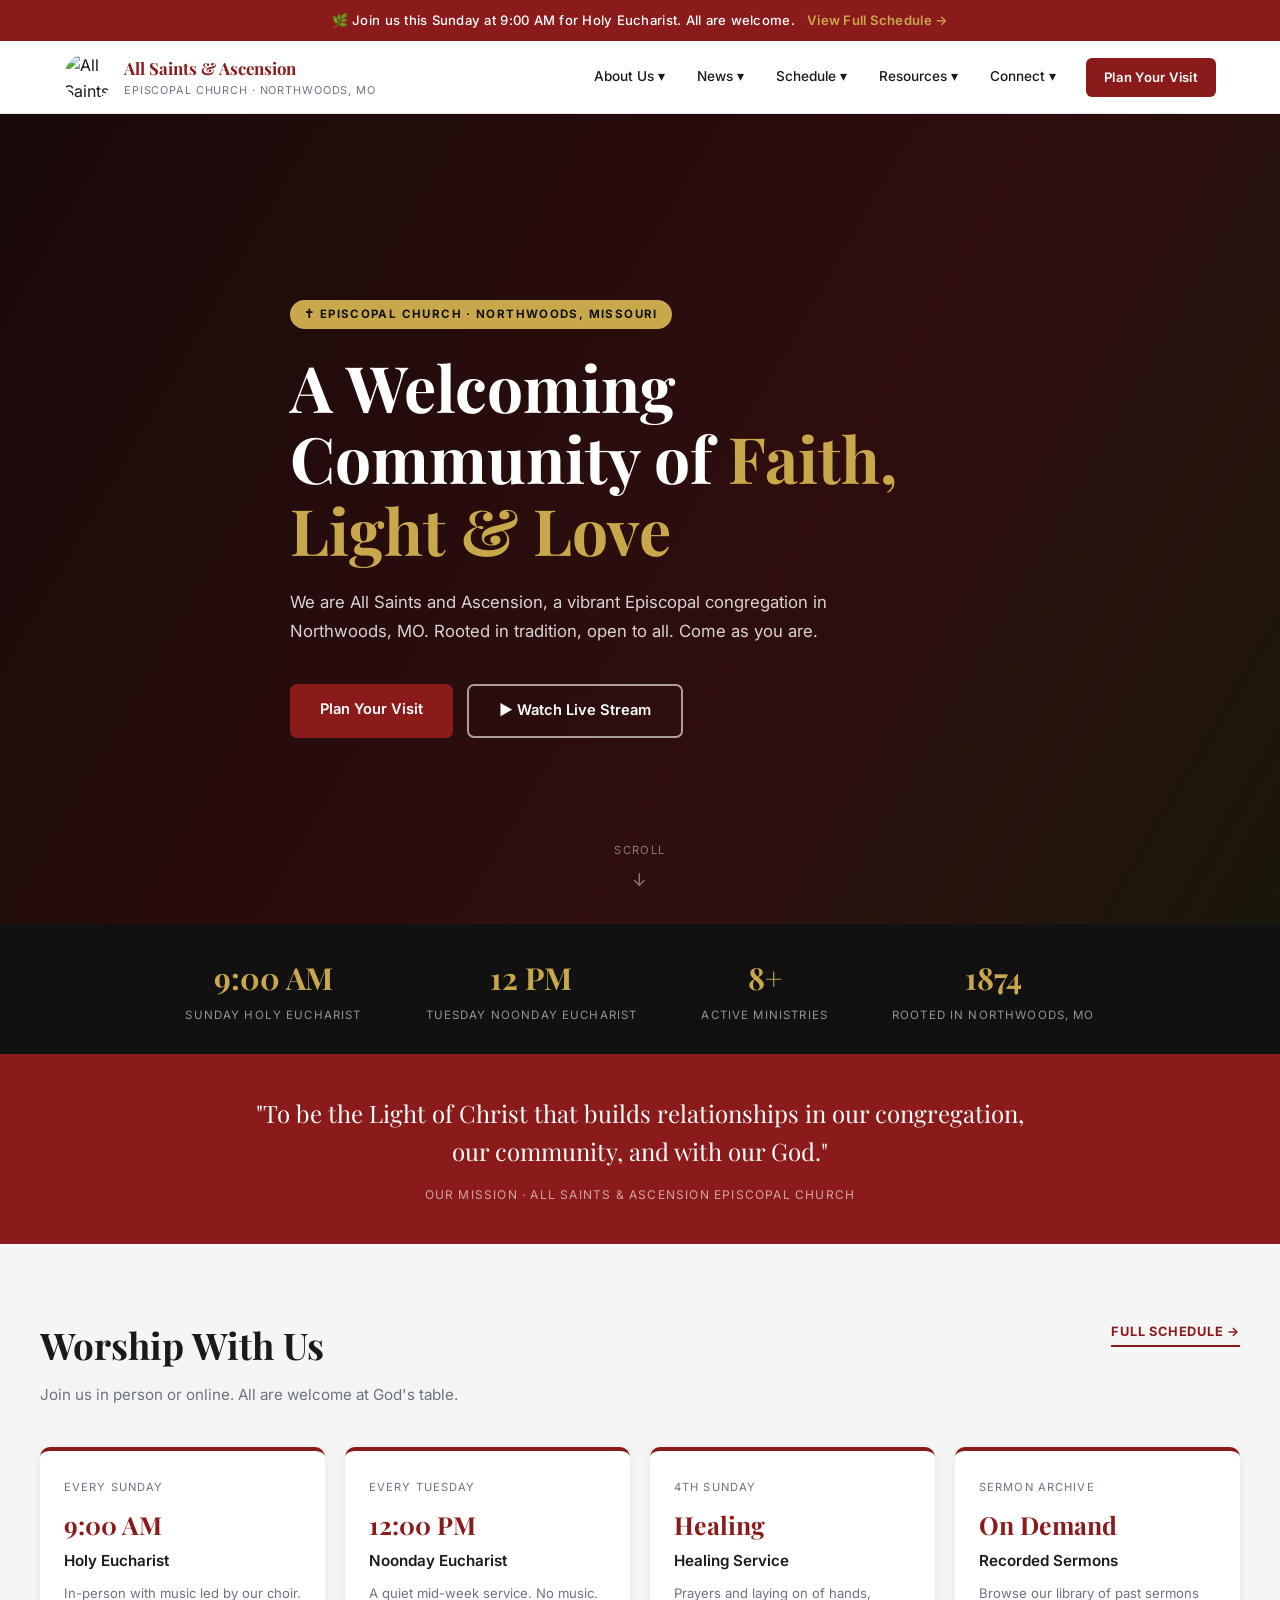
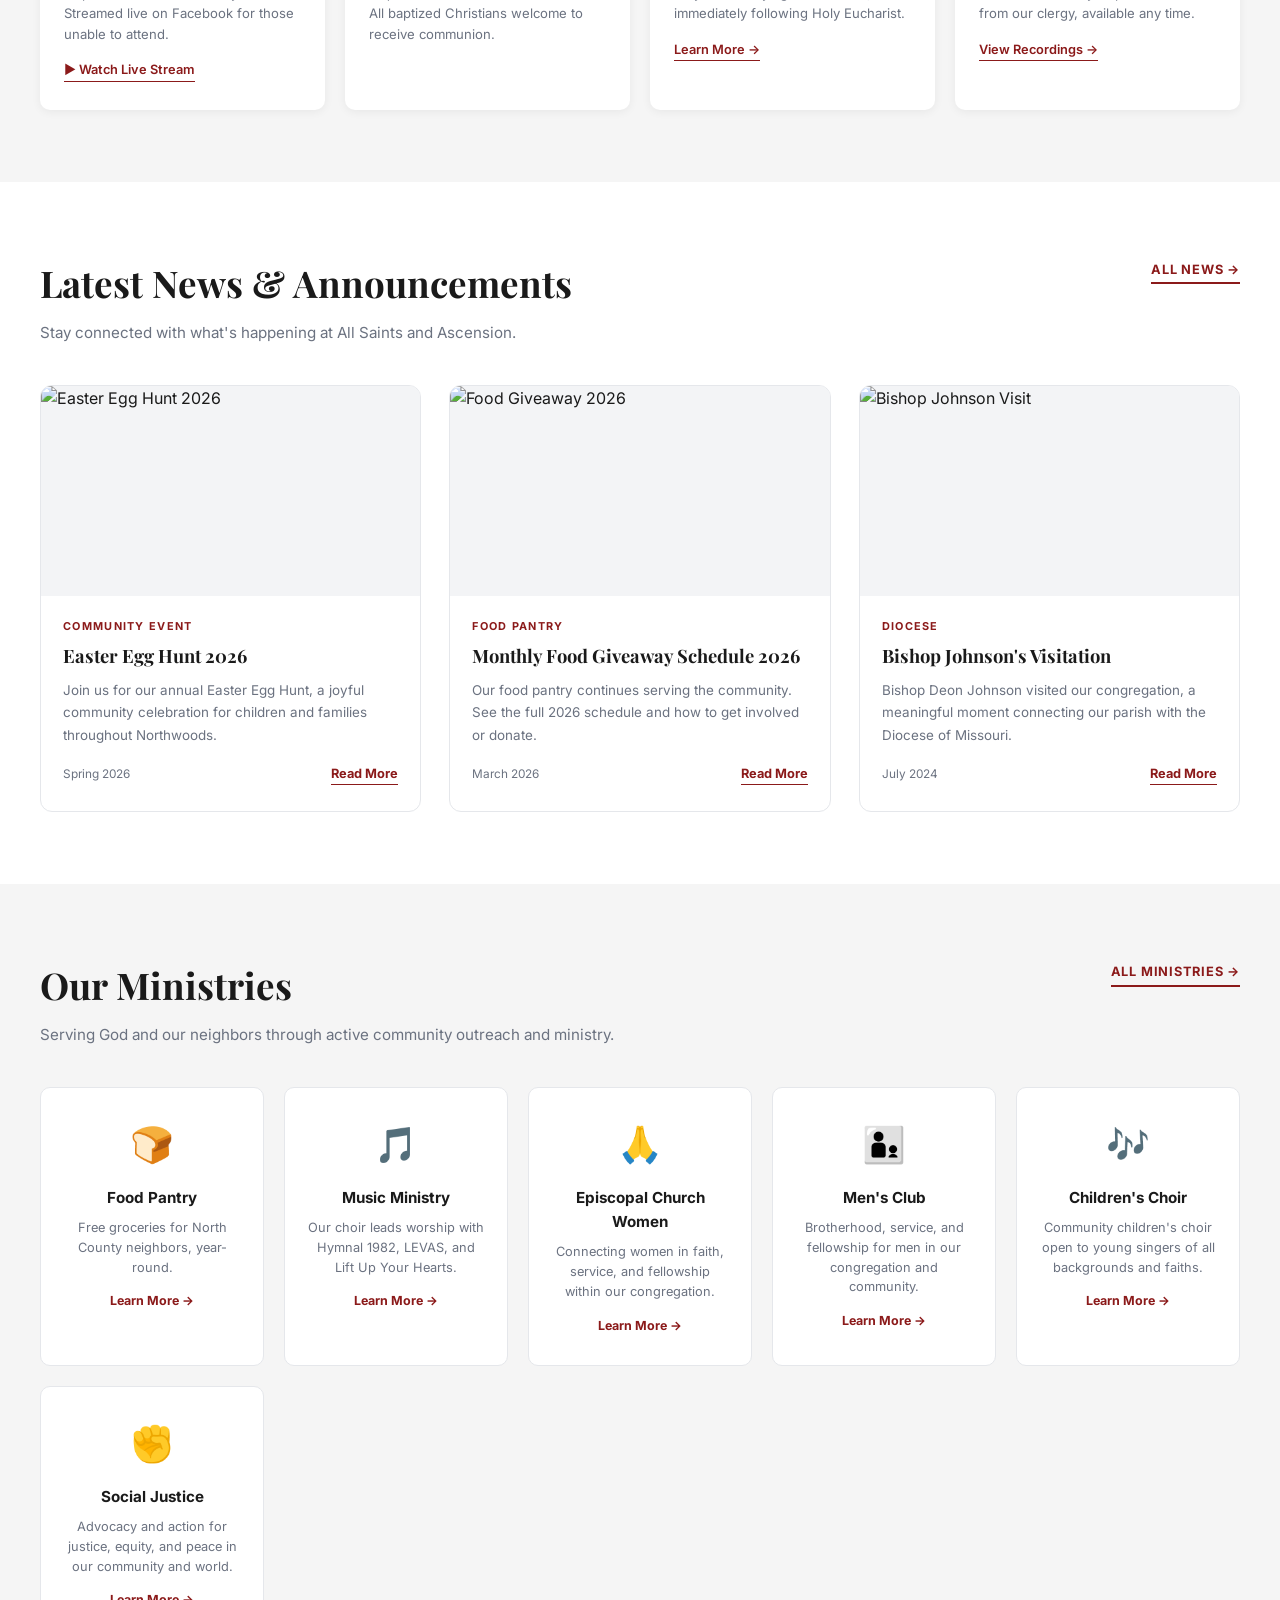
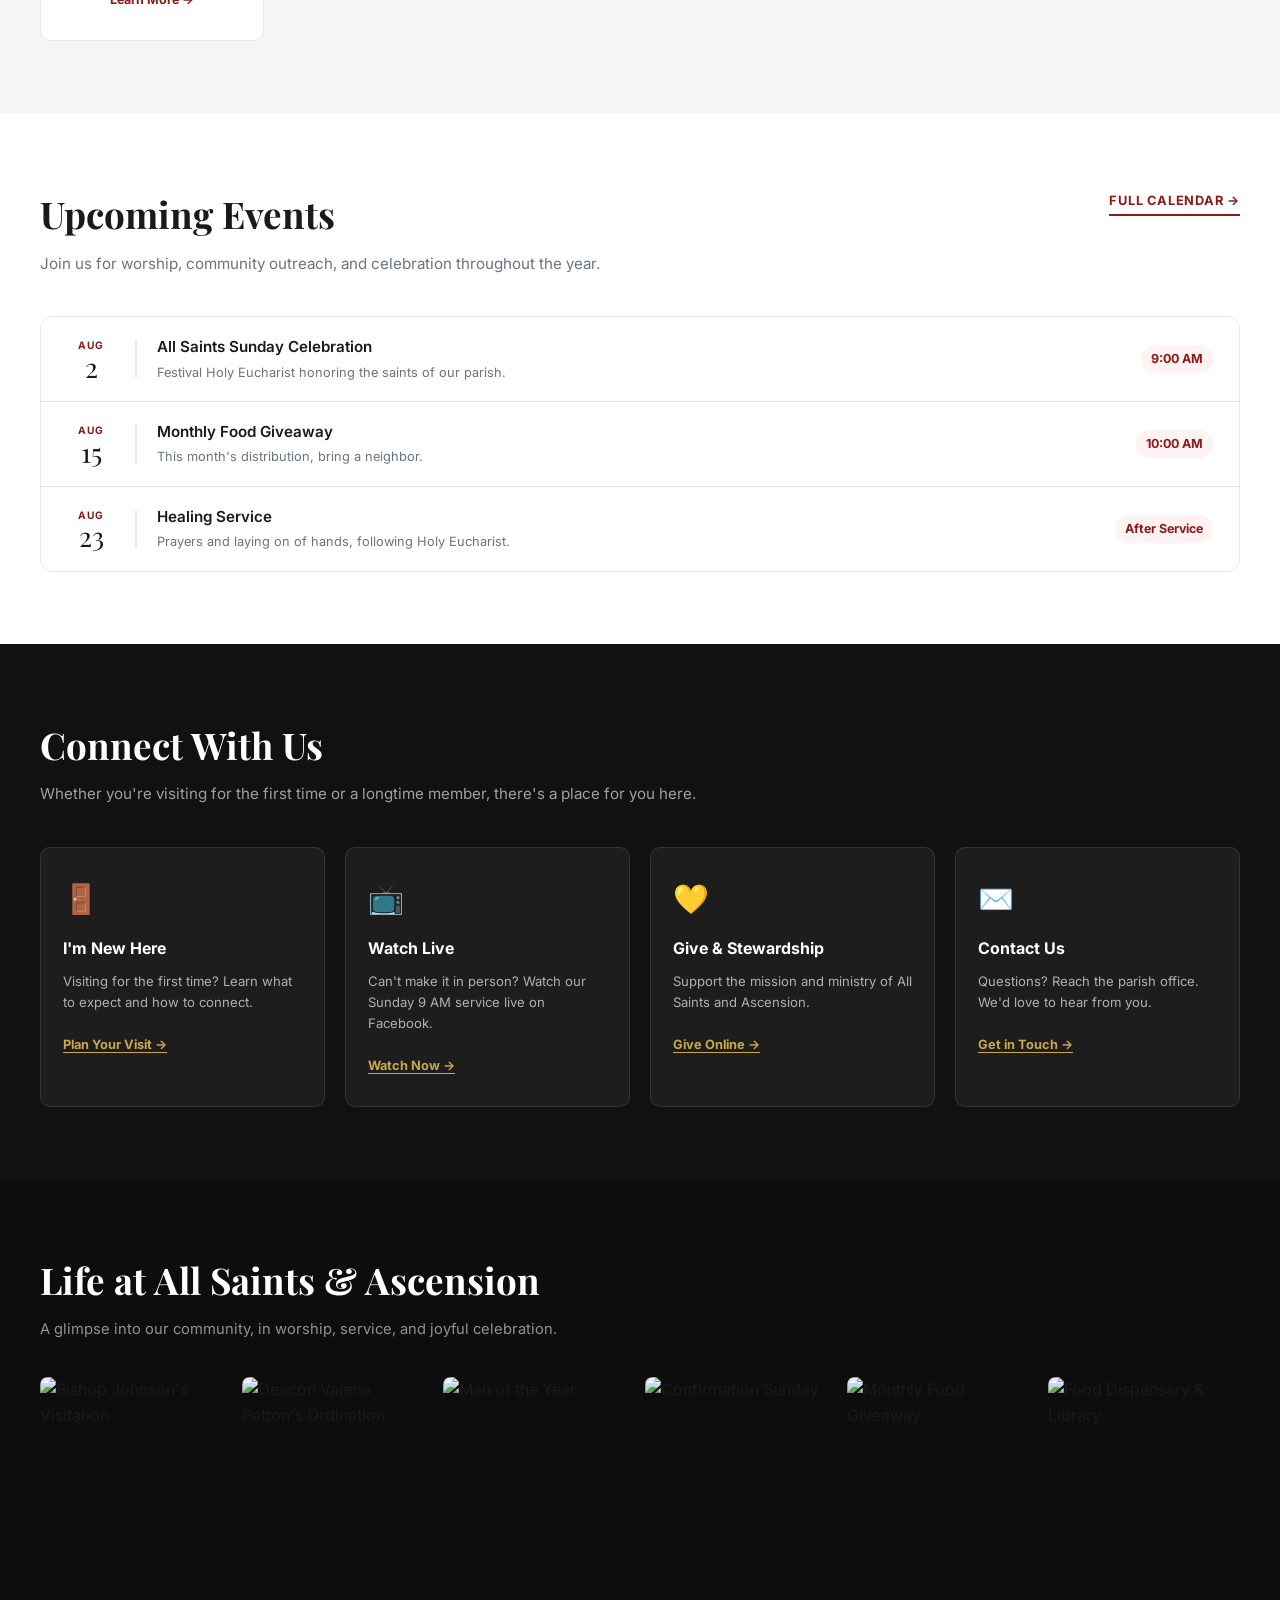
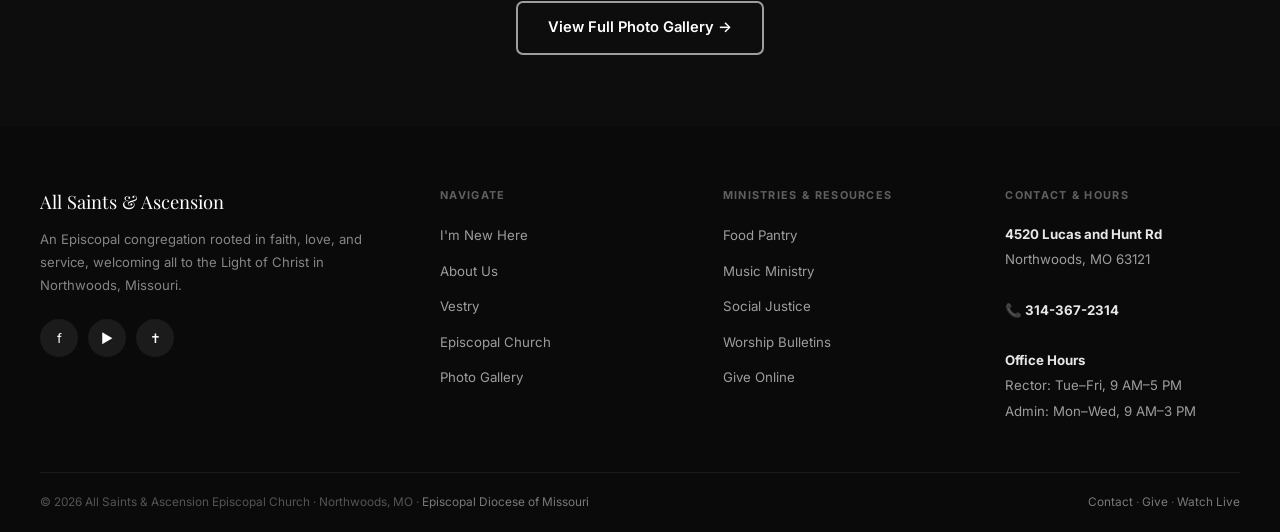
==== index.html @ 164fc8fb "Add files via upload" ====
<!DOCTYPE html>
<html lang="en">
<head>
<meta charset="UTF-8"/>
<meta name="viewport" content="width=device-width, initial-scale=1.0"/>
<title>All Saints &amp; Ascension Episcopal Church · Northwoods, MO</title>
<meta name="description" content="A welcoming Episcopal congregation in Northwoods, Missouri. Sundays at 9 AM. Rooted in tradition, open to all."/>
<link href="https://fonts.googleapis.com/css2?family=Playfair+Display:wght@600;700&family=Inter:wght@300;400;500;600&display=swap" rel="stylesheet"/>
<link rel="stylesheet" href="styles.css"/>
</head>
<body>
<div id="site-header"></div>

<!-- HERO -->
<section class="hero">
  <div class="hero-bg"></div>
  <div class="hero-overlay"></div>
  <div class="hero-content">
    <span class="hero-eyebrow">✝ Episcopal Church · Northwoods, Missouri</span>
    <h1>A Welcoming Community of <em>Faith, Light &amp; Love</em></h1>
    <p>We are All Saints and Ascension, a vibrant Episcopal congregation in Northwoods, MO. Rooted in tradition, open to all. Come as you are.</p>
    <div class="hero-buttons">
      <a href="im-new.html" class="btn-primary">Plan Your Visit</a>
      <a href="watch.html" class="btn-outline">▶ Watch Live Stream</a>
    </div>
  </div>
  <div class="hero-scroll">Scroll</div>
</section>

<!-- STATS -->
<div class="stats-bar"><div class="stats-inner">
  <div class="stat"><div class="stat-num">9:00 AM</div><div class="stat-label">Sunday Holy Eucharist</div></div>
  <div class="stat"><div class="stat-num">12 PM</div><div class="stat-label">Tuesday Noonday Eucharist</div></div>
  <div class="stat"><div class="stat-num">8+</div><div class="stat-label">Active Ministries</div></div>
  <div class="stat"><div class="stat-num">1874</div><div class="stat-label">Rooted in Northwoods, MO</div></div>
</div></div>

<!-- MISSION -->
<div class="mission-strip"><blockquote>
  "To be the Light of Christ that builds relationships in our congregation, our community, and with our God."
  <cite>Our Mission · All Saints &amp; Ascension Episcopal Church</cite>
</blockquote></div>

<!-- WORSHIP -->
<section class="worship-times"><div class="section-inner">
  <div class="section-header"><a href="schedule.html" class="see-all">Full Schedule →</a>
    <h2>Worship With Us</h2><p>Join us in person or online. All are welcome at God's table.</p></div>
  <div class="worship-grid">
    <div class="worship-card"><div class="day">Every Sunday</div><div class="time">9:00 AM</div><div class="service">Holy Eucharist</div>
      <div class="note">In-person with music led by our choir. Streamed live on Facebook for those unable to attend.</div>
      <a href="watch.html" class="card-link">▶ Watch Live Stream</a></div>
    <div class="worship-card"><div class="day">Every Tuesday</div><div class="time">12:00 PM</div><div class="service">Noonday Eucharist</div>
      <div class="note">A quiet mid-week service. No music. All baptized Christians welcome to receive communion.</div></div>
    <div class="worship-card"><div class="day">4th Sunday</div><div class="time">Healing</div><div class="service">Healing Service</div>
      <div class="note">Prayers and laying on of hands, immediately following Holy Eucharist.</div>
      <a href="schedule.html" class="card-link">Learn More →</a></div>
    <div class="worship-card"><div class="day">Sermon Archive</div><div class="time">On Demand</div><div class="service">Recorded Sermons</div>
      <div class="note">Browse our library of past sermons from our clergy, available any time.</div>
      <a href="watch.html" class="card-link">View Recordings →</a></div>
  </div>
</div></section>

<!-- NEWS -->
<section><div class="section-inner">
  <div class="section-header"><a href="news.html" class="see-all">All News →</a>
    <h2>Latest News &amp; Announcements</h2><p>Stay connected with what's happening at All Saints and Ascension.</p></div>
  <div class="news-grid">
    <a href="news.html" class="news-card">
      <img src="https://allsaintsascension.com/wp-content/uploads/2026/03/easter-egg-hunt-announcement-2026-rev1.jpg" alt="Easter Egg Hunt 2026" onerror="this.style.background='#f3f4f6';this.removeAttribute('src')"/>
      <div class="news-card-body"><div class="news-tag">Community Event</div><h3>Easter Egg Hunt 2026</h3>
        <p>Join us for our annual Easter Egg Hunt, a joyful community celebration for children and families throughout Northwoods.</p>
        <div class="news-foot"><span class="news-date">Spring 2026</span><span class="read-more">Read More</span></div></div></a>
    <a href="about.html#food" class="news-card">
      <img src="https://allsaintsascension.com/wp-content/uploads/2026/03/food-giveaway-schedule-2026-ver3.jpg" alt="Food Giveaway 2026" onerror="this.style.background='#f3f4f6';this.removeAttribute('src')"/>
      <div class="news-card-body"><div class="news-tag">Food Pantry</div><h3>Monthly Food Giveaway Schedule 2026</h3>
        <p>Our food pantry continues serving the community. See the full 2026 schedule and how to get involved or donate.</p>
        <div class="news-foot"><span class="news-date">March 2026</span><span class="read-more">Read More</span></div></div></a>
    <a href="news.html" class="news-card">
      <img src="https://allsaintsascension.com/wp-content/uploads/2024/07/bishop-deon-visitation-photo-july-21-2024-1-1754485455-e1722030639409.jpg" alt="Bishop Johnson Visit" onerror="this.style.background='#f3f4f6';this.removeAttribute('src')"/>
      <div class="news-card-body"><div class="news-tag">Diocese</div><h3>Bishop Johnson's Visitation</h3>
        <p>Bishop Deon Johnson visited our congregation, a meaningful moment connecting our parish with the Diocese of Missouri.</p>
        <div class="news-foot"><span class="news-date">July 2024</span><span class="read-more">Read More</span></div></div></a>
  </div>
</div></section>

<!-- MINISTRIES -->
<section class="ministries"><div class="section-inner">
  <div class="section-header"><a href="about.html#ministries" class="see-all">All Ministries →</a>
    <h2>Our Ministries</h2><p>Serving God and our neighbors through active community outreach and ministry.</p></div>
  <div class="ministries-grid">
    <div class="ministry-card"><div class="ministry-icon">🍞</div><h3>Food Pantry</h3><p>Free groceries for North County neighbors, year-round.</p><a href="about.html#food">Learn More →</a></div>
    <div class="ministry-card"><div class="ministry-icon">🎵</div><h3>Music Ministry</h3><p>Our choir leads worship with Hymnal 1982, LEVAS, and Lift Up Your Hearts.</p><a href="about.html#music">Learn More →</a></div>
    <div class="ministry-card"><div class="ministry-icon">🙏</div><h3>Episcopal Church Women</h3><p>Connecting women in faith, service, and fellowship within our congregation.</p><a href="about.html#ecw">Learn More →</a></div>
    <div class="ministry-card"><div class="ministry-icon">👨‍👦</div><h3>Men's Club</h3><p>Brotherhood, service, and fellowship for men in our congregation and community.</p><a href="about.html#men">Learn More →</a></div>
    <div class="ministry-card"><div class="ministry-icon">🎶</div><h3>Children's Choir</h3><p>Community children's choir open to young singers of all backgrounds and faiths.</p><a href="about.html#children">Learn More →</a></div>
    <div class="ministry-card"><div class="ministry-icon">✊</div><h3>Social Justice</h3><p>Advocacy and action for justice, equity, and peace in our community and world.</p><a href="about.html#justice">Learn More →</a></div>
  </div>
</div></section>

<!-- EVENTS -->
<section><div class="section-inner">
  <div class="section-header"><a href="schedule.html" class="see-all">Full Calendar →</a>
    <h2>Upcoming Events</h2><p>Join us for worship, community outreach, and celebration throughout the year.</p></div>
  <div class="events-list">
    <div class="event-row"><div class="event-date"><div class="month">Aug</div><div class="day">2</div></div><div class="event-div"></div>
      <div class="event-info"><h4>All Saints Sunday Celebration</h4><p>Festival Holy Eucharist honoring the saints of our parish.</p></div><div class="event-time">9:00 AM</div></div>
    <div class="event-row"><div class="event-date"><div class="month">Aug</div><div class="day">15</div></div><div class="event-div"></div>
      <div class="event-info"><h4>Monthly Food Giveaway</h4><p>This month's distribution, bring a neighbor.</p></div><div class="event-time">10:00 AM</div></div>
    <div class="event-row"><div class="event-date"><div class="month">Aug</div><div class="day">23</div></div><div class="event-div"></div>
      <div class="event-info"><h4>Healing Service</h4><p>Prayers and laying on of hands, following Holy Eucharist.</p></div><div class="event-time">After Service</div></div>
  </div>
</div></section>

<!-- CONNECT -->
<section class="connect-section"><div class="section-inner">
  <div class="section-header"><h2>Connect With Us</h2><p>Whether you're visiting for the first time or a longtime member, there's a place for you here.</p></div>
  <div class="connect-grid">
    <div class="connect-card"><div class="c-icon">🚪</div><h3>I'm New Here</h3><p>Visiting for the first time? Learn what to expect and how to connect.</p><a href="im-new.html">Plan Your Visit →</a></div>
    <div class="connect-card"><div class="c-icon">📺</div><h3>Watch Live</h3><p>Can't make it in person? Watch our Sunday 9 AM service live on Facebook.</p><a href="watch.html">Watch Now →</a></div>
    <div class="connect-card"><div class="c-icon">💛</div><h3>Give &amp; Stewardship</h3><p>Support the mission and ministry of All Saints and Ascension.</p><a href="giving.html">Give Online →</a></div>
    <div class="connect-card"><div class="c-icon">✉️</div><h3>Contact Us</h3><p>Questions? Reach the parish office. We'd love to hear from you.</p><a href="contact.html">Get in Touch →</a></div>
  </div>
</div></section>

<!-- GALLERY -->
<div class="gallery-section"><div class="section-inner">
  <h2>Life at All Saints &amp; Ascension</h2>
  <p class="sub">A glimpse into our community, in worship, service, and joyful celebration.</p>
  <div class="gallery-grid">
    <div class="gallery-item"><img src="https://allsaintsascension.com/wp-content/uploads/2024/07/bishop-deon-visitation-photo-july-21-2024-1-1754485455-e1722030639409.jpg" alt="Bishop Johnson's Visitation"/><div class="gallery-caption">Bishop Johnson's Visitation</div></div>
    <div class="gallery-item"><img src="https://allsaintsascension.com/wp-content/uploads/2024/06/20240602_134608-1.jpg" alt="Deacon Valerie Patton's Ordination"/><div class="gallery-caption">Deacon Valerie Patton's Ordination</div></div>
    <div class="gallery-item"><img src="https://allsaintsascension.com/wp-content/uploads/2023/12/man-of-the-year.jpg" alt="Man of the Year"/><div class="gallery-caption">Man of the Year Award</div></div>
    <div class="gallery-item"><img src="https://allsaintsascension.com/wp-content/uploads/2022/04/img_18231.jpg" alt="Confirmation Sunday"/><div class="gallery-caption">Confirmation Sunday</div></div>
    <div class="gallery-item"><img src="https://allsaintsascension.com/wp-content/uploads/2023/08/food-giveaway-2023-story-button-19682368-e1704175678923.jpg" alt="Monthly Food Giveaway"/><div class="gallery-caption">Monthly Food Giveaway</div></div>
    <div class="gallery-item"><img src="https://allsaintsascension.com/wp-content/uploads/2020/07/little-library-and-pantry-2020-1.jpg" alt="Food Dispensary & Library"/><div class="gallery-caption">Food Dispensary &amp; Little Library</div></div>
  </div>
  <div style="text-align:center;margin-top:32px;"><a href="gallery.html" class="btn-outline">View Full Photo Gallery →</a></div>
</div></div>

<div id="site-footer"></div>
<script src="site.js"></script>
</body>
</html>
---- styles.css ----
/* ============================================================
   All Saints & Ascension: shared styles
   (extracted from the approved landing-page design)
   ============================================================ */
*, *::before, *::after { box-sizing: border-box; margin: 0; padding: 0; }
:root {
  --red: #8B1A1A; --red-light: #a82020; --black: #1a1a1a; --dark: #111111;
  --gray: #6b7280; --light-gray: #f5f5f5; --white: #ffffff; --gold: #c9a84c; --green: #2d5016;
}
body { font-family: 'Inter', sans-serif; color: var(--black); background: var(--white); line-height:1.6; -webkit-font-smoothing:antialiased; }
a { text-decoration: none; color: inherit; }
img { max-width:100%; display:block; }
:focus-visible{outline:3px solid var(--gold);outline-offset:2px;border-radius:3px}

.announce-bar { background: var(--red); color: white; text-align: center; padding: 10px 20px; font-size: 0.82rem; font-weight: 500; letter-spacing: 0.02em; }
.announce-bar a { color: var(--gold); font-weight: 600; margin-left: 8px; }

header { background: var(--white); border-bottom: 1px solid #e5e7eb; position: sticky; top: 0; z-index: 1000; box-shadow: 0 1px 8px rgba(0,0,0,0.07); }
.header-inner { max-width: 1200px; margin: 0 auto; padding: 0 24px; display: flex; align-items: center; justify-content: space-between; height: 72px; }
.logo-wrap { display: flex; align-items: center; gap: 12px; }
.logo-wrap img { width: 48px; height: 48px; object-fit: contain; border-radius: 50%; }
.logo-text .name { font-family: 'Playfair Display', serif; font-size: 1.05rem; font-weight: 700; color: var(--red); }
.logo-text .sub { font-size: 0.68rem; color: var(--gray); letter-spacing: 0.08em; text-transform: uppercase; }

nav { display: flex; align-items: center; gap: 4px; }
.nav-item { position: relative; }
.nav-item > a { display: block; padding: 10px 14px; font-size: 0.85rem; font-weight: 500; color: var(--black); border-radius: 6px; transition: background 0.15s; }
.nav-item > a:hover { background: var(--light-gray); color: var(--red); }
.nav-item.active > a { color: var(--red); }
.nav-item:hover .dropdown { display: block; }
.dropdown { display: none; position: absolute; top: 100%; left: 0; background: white; border: 1px solid #e5e7eb; border-radius: 8px; padding: 8px 0; min-width: 220px; box-shadow: 0 8px 24px rgba(0,0,0,0.12); z-index: 200; }
.dropdown a { display: block; padding: 8px 18px; font-size: 0.82rem; color: var(--black); transition: background 0.12s; }
.dropdown a:hover { background: var(--light-gray); color: var(--red); }
.nav-cta { margin-left: 12px; background: var(--red); color: white !important; padding: 9px 18px !important; border-radius: 6px; font-size: 0.82rem; font-weight: 600; letter-spacing: 0.02em; transition: background 0.15s !important; }
.nav-cta:hover { background: var(--red-light) !important; }
.hamburger { display: none; flex-direction: column; gap: 5px; cursor: pointer; padding: 8px; background: none; border: none; }
.hamburger span { width: 24px; height: 2px; background: var(--black); border-radius: 2px; display: block; }

.hero { position: relative; height: 90vh; min-height: 580px; background: #1a0a0a; display: flex; align-items: center; overflow: hidden; }
.hero-bg { position: absolute; inset: 0; background-image: url('https://allsaintsascension.com/wp-content/uploads/2024/07/bishop-deon-visitation-photo-july-21-2024-1-1754485455-e1722030639409.jpg'); background-size: cover; background-position: center top; opacity: 0.3; }
.hero-overlay { position: absolute; inset: 0; background: linear-gradient(120deg, rgba(26,10,10,0.85) 0%, rgba(61,16,16,0.6) 60%, rgba(26,42,10,0.4) 100%); }
.hero-content { position: relative; max-width: 1200px; margin: 0 auto; padding: 0 40px; z-index: 2; }
.hero-eyebrow { display: inline-block; background: var(--gold); color: var(--dark); font-size: 0.72rem; font-weight: 700; letter-spacing: 0.12em; text-transform: uppercase; padding: 5px 14px; border-radius: 20px; margin-bottom: 22px; }
.hero h1 { font-family: 'Playfair Display', serif; font-size: clamp(2.4rem, 5vw, 4.2rem); color: white; line-height: 1.12; max-width: 700px; margin-bottom: 22px; }
.hero h1 em { color: var(--gold); font-style: normal; }
.hero p { font-size: 1.05rem; color: rgba(255,255,255,0.82); max-width: 540px; line-height: 1.75; margin-bottom: 38px; }
.hero-buttons { display: flex; gap: 14px; flex-wrap: wrap; }
.btn-primary { background: var(--red); color: white; padding: 14px 30px; border-radius: 7px; font-size: 0.92rem; font-weight: 600; transition: background 0.15s, transform 0.1s; display: inline-block; }
.btn-primary:hover { background: var(--red-light); transform: translateY(-2px); }
.btn-outline { border: 2px solid rgba(255,255,255,0.6); color: white; padding: 13px 30px; border-radius: 7px; font-size: 0.92rem; font-weight: 600; transition: all 0.15s; display: inline-block; }
.btn-outline:hover { border-color: white; background: rgba(255,255,255,0.1); }
.btn-ghost { border: 2px solid var(--red); color: var(--red); padding: 12px 28px; border-radius: 7px; font-size:.9rem; font-weight:600; display:inline-block; transition:.15s; }
.btn-ghost:hover { background: var(--red); color:#fff; }
.hero-scroll { position: absolute; bottom: 30px; left: 50%; transform: translateX(-50%); color: rgba(255,255,255,0.45); font-size: 0.7rem; letter-spacing: 0.12em; text-transform: uppercase; display: flex; flex-direction: column; align-items: center; gap: 6px; }
.hero-scroll::after { content: '↓'; font-size: 1.1rem; animation: bounce 2s infinite; }
@keyframes bounce { 0%,100%{transform:translateY(0)} 50%{transform:translateY(7px)} }

.stats-bar { background: var(--dark); padding: 30px 24px; }
.stats-inner { max-width: 1200px; margin: 0 auto; display: flex; justify-content: center; gap: 64px; flex-wrap: wrap; }
.stat { text-align: center; }
.stat-num { font-family: 'Playfair Display', serif; font-size: 1.9rem; color: var(--gold); font-weight: 700; }
.stat-label { font-size: 0.72rem; color: rgba(255,255,255,0.55); text-transform: uppercase; letter-spacing: 0.1em; margin-top: 3px; }

.mission-strip { background: var(--red); padding: 40px 24px; text-align: center; }
.mission-strip blockquote { max-width: 780px; margin: 0 auto; font-family: 'Playfair Display', serif; font-size: clamp(1.1rem, 2.5vw, 1.5rem); color: white; line-height: 1.6; }
.mission-strip cite { display: block; margin-top: 14px; font-size: 0.75rem; color: rgba(255,255,255,0.6); font-style: normal; text-transform: uppercase; letter-spacing: 0.1em; font-family: 'Inter', sans-serif; }

section { padding: 72px 24px; }
.section-inner { max-width: 1200px; margin: 0 auto; }
.section-header { margin-bottom: 40px; overflow: hidden; }
.section-header h2 { font-family: 'Playfair Display', serif; font-size: clamp(1.7rem, 3vw, 2.3rem); color: var(--black); }
.section-header p { color: var(--gray); margin-top: 8px; font-size: 0.95rem; }
.see-all { float: right; font-size: 0.8rem; font-weight: 700; color: var(--red); text-transform: uppercase; letter-spacing: 0.06em; border-bottom: 2px solid var(--red); padding-bottom: 2px; margin-top: 6px; }

.worship-times { background: var(--light-gray); }
.worship-grid { display: grid; grid-template-columns: repeat(auto-fit, minmax(240px, 1fr)); gap: 20px; }
.worship-card { background: white; border-radius: 10px; padding: 28px 24px; border-top: 4px solid var(--red); box-shadow: 0 2px 10px rgba(0,0,0,0.06); }
.worship-card .day { font-size: 0.7rem; text-transform: uppercase; letter-spacing: 0.1em; color: var(--gray); margin-bottom: 8px; }
.worship-card .time { font-family: 'Playfair Display', serif; font-size: 1.55rem; color: var(--red); font-weight: 700; }
.worship-card .service { font-size: 0.95rem; font-weight: 600; color: var(--black); margin-top: 4px; }
.worship-card .note { font-size: 0.82rem; color: var(--gray); margin-top: 10px; line-height: 1.55; }
.worship-card .card-link { display: inline-block; margin-top: 16px; font-size: 0.8rem; color: var(--red); font-weight: 600; border-bottom: 1px solid var(--red); }

.news-grid { display: grid; grid-template-columns: repeat(auto-fit, minmax(300px, 1fr)); gap: 28px; }
.news-card { border-radius: 12px; overflow: hidden; border: 1px solid #e5e7eb; transition: box-shadow 0.2s, transform 0.2s; background: white; }
.news-card:hover { box-shadow: 0 10px 36px rgba(0,0,0,0.13); transform: translateY(-4px); }
.news-card img { width: 100%; height: 210px; object-fit: cover; display: block; }
.news-card-body { padding: 22px 22px 26px; }
.news-tag { font-size: 0.68rem; font-weight: 700; text-transform: uppercase; letter-spacing: 0.12em; color: var(--red); margin-bottom: 9px; }
.news-card-body h3 { font-family: 'Playfair Display', serif; font-size: 1.15rem; line-height: 1.35; margin-bottom: 10px; }
.news-card-body p { font-size: 0.84rem; color: var(--gray); line-height: 1.65; margin-bottom: 18px; }
.news-foot { display: flex; justify-content: space-between; align-items: center; }
.news-date { font-size: 0.74rem; color: var(--gray); }
.read-more { font-size: 0.8rem; font-weight: 700; color: var(--red); border-bottom: 1px solid var(--red); }

.ministries { background: var(--light-gray); }
.ministries-grid { display: grid; grid-template-columns: repeat(auto-fit, minmax(220px, 1fr)); gap: 20px; }
.ministry-card { background: white; border-radius: 10px; padding: 28px 22px; text-align: center; border: 1px solid #e5e7eb; transition: all 0.2s; }
.ministry-card:hover { border-color: var(--red); box-shadow: 0 6px 20px rgba(139,26,26,0.13); transform: translateY(-3px); }
.ministry-icon { font-size: 2.2rem; margin-bottom: 13px; }
.ministry-card h3 { font-size: 0.95rem; font-weight: 700; color: var(--black); margin-bottom: 8px; }
.ministry-card p { font-size: 0.8rem; color: var(--gray); line-height: 1.55; }
.ministry-card a { display: inline-block; margin-top: 14px; font-size: 0.78rem; font-weight: 700; color: var(--red); }

.events-list { border: 1px solid #e5e7eb; border-radius: 12px; overflow: hidden; }
.event-row { display: flex; align-items: center; gap: 20px; padding: 18px 26px; border-bottom: 1px solid #e5e7eb; background: white; transition: background 0.15s; }
.event-row:last-child { border-bottom: none; }
.event-row:hover { background: #fef2f2; }
.event-date { text-align: center; min-width: 48px; }
.event-date .month { font-size: 0.64rem; text-transform: uppercase; letter-spacing: 0.1em; color: var(--red); font-weight: 700; }
.event-date .day { font-family: 'Playfair Display', serif; font-size: 1.7rem; color: var(--black); line-height: 1; }
.event-div { width: 2px; height: 38px; background: #e5e7eb; border-radius: 2px; flex-shrink: 0; }
.event-info h4 { font-size: 0.95rem; font-weight: 600; }
.event-info p { font-size: 0.8rem; color: var(--gray); margin-top: 3px; }
.event-time { margin-left: auto; font-size: 0.78rem; color: var(--red); font-weight: 700; white-space: nowrap; background: #fef2f2; padding: 4px 10px; border-radius: 20px; }

.connect-section { background: var(--dark); }
.connect-section .section-header h2 { color: white; }
.connect-section .section-header p { color: rgba(255,255,255,0.6); }
.connect-grid { display: grid; grid-template-columns: repeat(auto-fit, minmax(210px, 1fr)); gap: 20px; }
.connect-card { background: rgba(255,255,255,0.05); border: 1px solid rgba(255,255,255,0.1); color: white; border-radius: 10px; padding: 28px 22px; transition: all 0.2s; }
.connect-card:hover { background: var(--red); border-color: var(--red); transform: translateY(-3px); }
.connect-card .c-icon { font-size: 1.8rem; margin-bottom: 14px; }
.connect-card h3 { font-size: 1rem; font-weight: 700; margin-bottom: 10px; }
.connect-card p { font-size: 0.82rem; color: rgba(255,255,255,0.65); line-height: 1.6; margin-bottom: 18px; }
.connect-card a { font-size: 0.8rem; font-weight: 700; color: var(--gold); border-bottom: 1px solid var(--gold); }

.gallery-section { background: #0d0d0d; padding: 72px 24px; }
.gallery-section h2 { font-family: 'Playfair Display', serif; color: white; font-size: clamp(1.7rem, 3vw, 2.3rem); }
.gallery-section .sub { color: rgba(255,255,255,0.55); margin-top: 8px; font-size: 0.92rem; margin-bottom: 36px; }
.gallery-grid { display: grid; grid-template-columns: repeat(auto-fill, minmax(190px, 1fr)); gap: 10px; }
.gallery-item { position: relative; overflow: hidden; border-radius: 8px; aspect-ratio: 1; }
.gallery-item img { width: 100%; height: 100%; object-fit: cover; transition: transform 0.35s; display: block; }
.gallery-item:hover img { transform: scale(1.08); }
.gallery-caption { position: absolute; bottom: 0; left: 0; right: 0; background: linear-gradient(transparent, rgba(0,0,0,0.78)); color: white; font-size: 0.7rem; padding: 28px 10px 9px; opacity: 0; transition: opacity 0.22s; }
.gallery-item:hover .gallery-caption { opacity: 1; }

footer { background: #0a0a0a; color: white; padding: 60px 24px 0; }
.footer-inner { max-width: 1200px; margin: 0 auto; display: grid; grid-template-columns: 1.5fr 1fr 1fr 1fr; gap: 48px; padding-bottom: 48px; border-bottom: 1px solid rgba(255,255,255,0.07); }
.footer-brand-name { font-family: 'Playfair Display', serif; font-size: 1.15rem; color: white; margin-bottom: 12px; }
.footer-brand p { font-size: 0.82rem; color: rgba(255,255,255,0.5); line-height: 1.75; margin-bottom: 22px; }
.social-row { display: flex; gap: 10px; }
.social-btn { width: 38px; height: 38px; background: rgba(255,255,255,0.07); border-radius: 50%; display: flex; align-items: center; justify-content: center; font-size: 0.82rem; color: white; transition: background 0.15s; }
.social-btn:hover { background: var(--red); }
.footer-col h4 { font-size: 0.68rem; text-transform: uppercase; letter-spacing: 0.12em; color: rgba(255,255,255,0.35); margin-bottom: 18px; }
.footer-col ul { list-style: none; }
.footer-col ul li { margin-bottom: 10px; }
.footer-col ul li a { font-size: 0.83rem; color: rgba(255,255,255,0.6); transition: color 0.12s; }
.footer-col ul li a:hover { color: white; }
.footer-contact-info p { font-size: 0.83rem; color: rgba(255,255,255,0.6); line-height: 1.9; }
.footer-contact-info strong { color: rgba(255,255,255,0.9); }
.footer-bottom { max-width: 1200px; margin: 0 auto; padding: 20px 0; display: flex; justify-content: space-between; align-items: center; flex-wrap: wrap; gap: 10px; }
.footer-bottom p { font-size: 0.74rem; color: rgba(255,255,255,0.3); }
.footer-bottom a { color: rgba(255,255,255,0.45); }
.footer-bottom a:hover { color: white; }

.mobile-menu { display: none; position: fixed; inset: 0; background: white; z-index: 9999; flex-direction: column; padding: 24px; overflow-y: auto; }
.mobile-menu.open { display: flex; }
.mobile-menu-top { display: flex; justify-content: space-between; align-items: center; margin-bottom: 36px; }
.mobile-close { font-size: 1.4rem; cursor: pointer; padding: 6px 12px; color: var(--gray); background: var(--light-gray); border-radius: 6px; border: none; }
.mobile-nav a { display: block; font-size: 1.05rem; font-weight: 600; padding: 15px 0; border-bottom: 1px solid #e5e7eb; color: var(--black); }
.mobile-nav a:hover { color: var(--red); }
.mobile-nav .mobile-give { color: var(--red) !important; font-weight: 700; }

/* ============================================================
   Interior-page additions (same visual language)
   ============================================================ */
.page-hero { position: relative; background: linear-gradient(120deg, #1a0a0a 0%, #3d1010 62%, #1a2a0a 115%); color: #fff; padding: 82px 24px 66px; overflow: hidden; }
.page-hero::after { content:""; position:absolute; right:-60px; top:-60px; width:260px; height:260px; border:2px solid rgba(201,168,76,.28); border-radius:50%; }
.page-hero .ph-inner { max-width: 1200px; margin: 0 auto; position: relative; z-index: 2; }
.page-hero h1 { font-family: 'Playfair Display', serif; font-size: clamp(2rem, 4.5vw, 3.2rem); color: #fff; line-height: 1.14; max-width: 800px; }
.page-hero p { color: rgba(255,255,255,0.82); max-width: 620px; margin-top: 14px; line-height: 1.75; font-size: 1rem; }

.two-col { display: grid; grid-template-columns: 1fr 1fr; gap: 48px; align-items: center; max-width: 1200px; margin: 0 auto; }
.two-col.narrow { grid-template-columns: 1.08fr 0.92fr; }
.prose p { color: var(--gray); line-height: 1.85; margin-bottom: 15px; }
.prose h3 { font-family: 'Playfair Display', serif; color: var(--red); margin: 24px 0 10px; font-size: 1.3rem; }
.prose h3:first-child { margin-top: 0; }
.img-frame { border-radius: 14px; overflow: hidden; box-shadow: 0 16px 44px rgba(0,0,0,.16); aspect-ratio: 4/3; background: var(--light-gray); display: flex; align-items: center; justify-content: center; color: var(--gray); text-align: center; padding: 24px; font-size: .88rem; border: 6px solid #fff; }
.img-frame img { width: 100%; height: 100%; object-fit: cover; }

.faq-wrap { max-width: 780px; margin: 0 auto; }
.faq-wrap details { background: white; border: 1px solid #e5e7eb; border-radius: 10px; padding: 2px 22px; margin-bottom: 12px; }
.faq-wrap summary { font-family: 'Playfair Display', serif; font-weight: 700; color: var(--red); cursor: pointer; padding: 16px 0; list-style: none; font-size: 1.05rem; }
.faq-wrap summary::-webkit-details-marker { display: none; }
.faq-wrap summary::after { content: '+'; float: right; color: var(--gold); font-size: 1.4rem; line-height: 1; }
.faq-wrap details[open] summary::after { content: '–'; }
.faq-wrap details p { padding-bottom: 16px; color: var(--gray); line-height: 1.7; }

.cta-band { background: linear-gradient(120deg, var(--red), #6d1414); color: #fff; text-align: center; padding: 66px 24px; }
.cta-band h2 { font-family: 'Playfair Display', serif; color: #fff; font-size: clamp(1.6rem, 3.4vw, 2.3rem); }
.cta-band p { color: rgba(255,255,255,0.9); max-width: 520px; margin: 12px auto 26px; }
.cta-band .btn-outline { border-color: rgba(255,255,255,.7); }

.field { margin-bottom: 15px; }
.field label { display: block; font-size: .82rem; font-weight: 600; margin-bottom: 6px; }
.field input, .field textarea, .field select { width: 100%; padding: 12px 14px; border: 1px solid #e5e7eb; border-radius: 8px; font: inherit; background: #fff; }
.field input:focus, .field textarea:focus { border-color: var(--gold); outline: none; }
.info-card { background:#fff; border:1px solid #e5e7eb; border-radius:12px; padding:26px; box-shadow:0 2px 10px rgba(0,0,0,.05); }

@media (max-width: 960px) { nav { display: none; } .hamburger { display: flex; } }
@media (max-width: 860px) { .footer-inner { grid-template-columns: 1fr 1fr; } .two-col, .two-col.narrow { grid-template-columns: 1fr; gap: 32px; } }
@media (max-width: 560px) { .footer-inner { grid-template-columns: 1fr; } .stats-inner { gap: 28px; } section { padding: 52px 18px; } .hero-content { padding: 0 22px; } .event-row { flex-wrap: wrap; } .event-time { margin-left: 0; } }
@media (prefers-reduced-motion: reduce) { *{ transition:none!important; animation:none!important; scroll-behavior:auto!important; } }
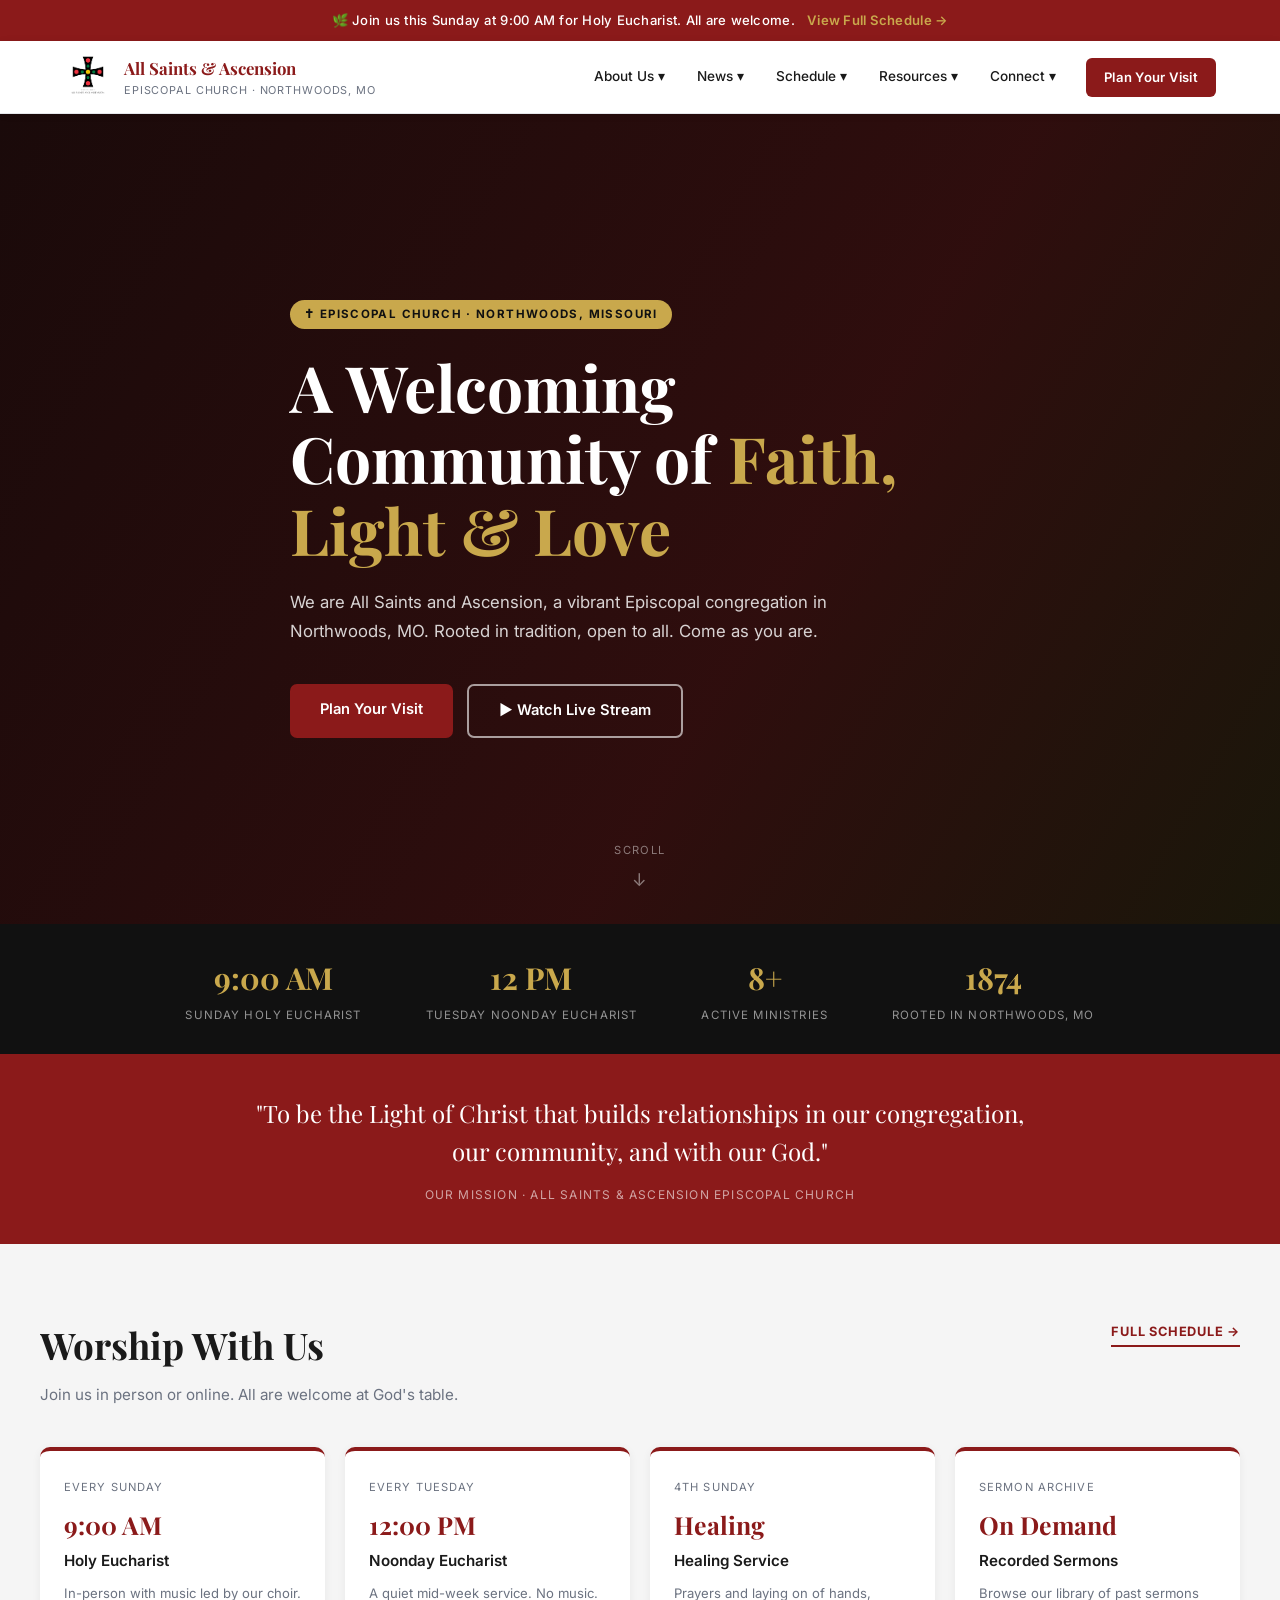
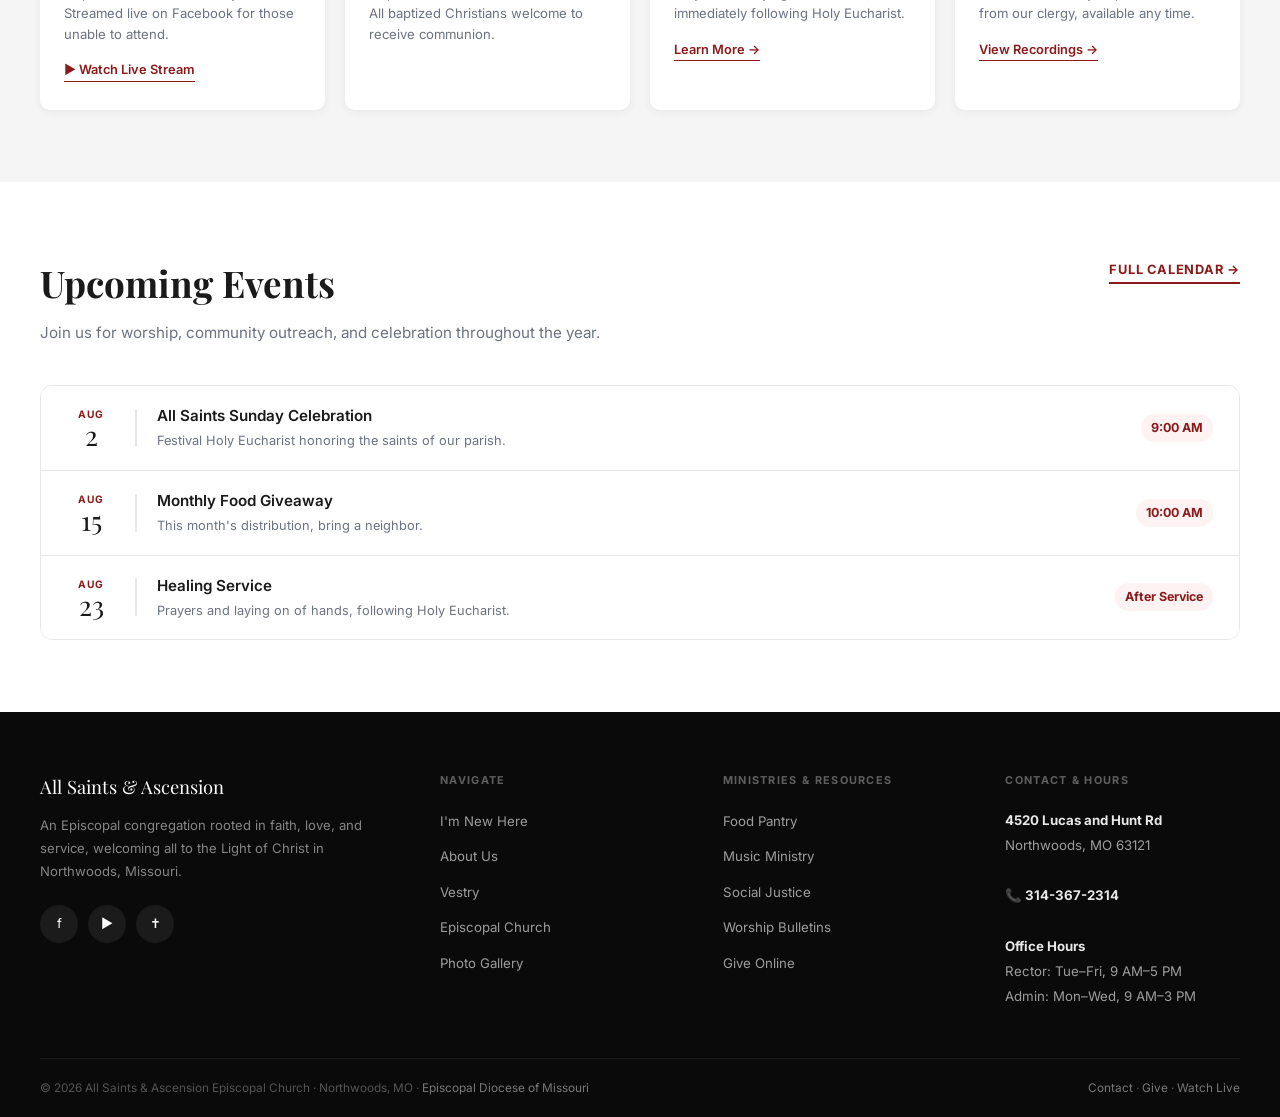
==== commit 0e6a90ed: "Update index.html" ====
--- a/index.html
+++ b/index.html
@@ -3,7 +3,7 @@
 <head>
 <meta charset="UTF-8"/>
 <meta name="viewport" content="width=device-width, initial-scale=1.0"/>
-<title>All Saints &amp; Ascension Episcopal Church · Northwoods, MO</title>
+<title>All Saints andamp; Ascension Episcopal Church · Northwoods, MO</title>
 <meta name="description" content="A welcoming Episcopal congregation in Northwoods, Missouri. Sundays at 9 AM. Rooted in tradition, open to all."/>
 <link href="https://fonts.googleapis.com/css2?family=Playfair+Display:wght@600;700&family=Inter:wght@300;400;500;600&display=swap" rel="stylesheet"/>
 <link rel="stylesheet" href="styles.css"/>
@@ -59,44 +59,7 @@
       <a href="watch.html" class="card-link">View Recordings →</a></div>
   </div>
 </div></section>
-
-<!-- NEWS -->
-<section><div class="section-inner">
-  <div class="section-header"><a href="news.html" class="see-all">All News →</a>
-    <h2>Latest News &amp; Announcements</h2><p>Stay connected with what's happening at All Saints and Ascension.</p></div>
-  <div class="news-grid">
-    <a href="news.html" class="news-card">
-      <img src="https://allsaintsascension.com/wp-content/uploads/2026/03/easter-egg-hunt-announcement-2026-rev1.jpg" alt="Easter Egg Hunt 2026" onerror="this.style.background='#f3f4f6';this.removeAttribute('src')"/>
-      <div class="news-card-body"><div class="news-tag">Community Event</div><h3>Easter Egg Hunt 2026</h3>
-        <p>Join us for our annual Easter Egg Hunt, a joyful community celebration for children and families throughout Northwoods.</p>
-        <div class="news-foot"><span class="news-date">Spring 2026</span><span class="read-more">Read More</span></div></div></a>
-    <a href="about.html#food" class="news-card">
-      <img src="https://allsaintsascension.com/wp-content/uploads/2026/03/food-giveaway-schedule-2026-ver3.jpg" alt="Food Giveaway 2026" onerror="this.style.background='#f3f4f6';this.removeAttribute('src')"/>
-      <div class="news-card-body"><div class="news-tag">Food Pantry</div><h3>Monthly Food Giveaway Schedule 2026</h3>
-        <p>Our food pantry continues serving the community. See the full 2026 schedule and how to get involved or donate.</p>
-        <div class="news-foot"><span class="news-date">March 2026</span><span class="read-more">Read More</span></div></div></a>
-    <a href="news.html" class="news-card">
-      <img src="https://allsaintsascension.com/wp-content/uploads/2024/07/bishop-deon-visitation-photo-july-21-2024-1-1754485455-e1722030639409.jpg" alt="Bishop Johnson Visit" onerror="this.style.background='#f3f4f6';this.removeAttribute('src')"/>
-      <div class="news-card-body"><div class="news-tag">Diocese</div><h3>Bishop Johnson's Visitation</h3>
-        <p>Bishop Deon Johnson visited our congregation, a meaningful moment connecting our parish with the Diocese of Missouri.</p>
-        <div class="news-foot"><span class="news-date">July 2024</span><span class="read-more">Read More</span></div></div></a>
-  </div>
-</div></section>
-
-<!-- MINISTRIES -->
-<section class="ministries"><div class="section-inner">
-  <div class="section-header"><a href="about.html#ministries" class="see-all">All Ministries →</a>
-    <h2>Our Ministries</h2><p>Serving God and our neighbors through active community outreach and ministry.</p></div>
-  <div class="ministries-grid">
-    <div class="ministry-card"><div class="ministry-icon">🍞</div><h3>Food Pantry</h3><p>Free groceries for North County neighbors, year-round.</p><a href="about.html#food">Learn More →</a></div>
-    <div class="ministry-card"><div class="ministry-icon">🎵</div><h3>Music Ministry</h3><p>Our choir leads worship with Hymnal 1982, LEVAS, and Lift Up Your Hearts.</p><a href="about.html#music">Learn More →</a></div>
-    <div class="ministry-card"><div class="ministry-icon">🙏</div><h3>Episcopal Church Women</h3><p>Connecting women in faith, service, and fellowship within our congregation.</p><a href="about.html#ecw">Learn More →</a></div>
-    <div class="ministry-card"><div class="ministry-icon">👨‍👦</div><h3>Men's Club</h3><p>Brotherhood, service, and fellowship for men in our congregation and community.</p><a href="about.html#men">Learn More →</a></div>
-    <div class="ministry-card"><div class="ministry-icon">🎶</div><h3>Children's Choir</h3><p>Community children's choir open to young singers of all backgrounds and faiths.</p><a href="about.html#children">Learn More →</a></div>
-    <div class="ministry-card"><div class="ministry-icon">✊</div><h3>Social Justice</h3><p>Advocacy and action for justice, equity, and peace in our community and world.</p><a href="about.html#justice">Learn More →</a></div>
-  </div>
-</div></section>
-
+  
 <!-- EVENTS -->
 <section><div class="section-inner">
   <div class="section-header"><a href="schedule.html" class="see-all">Full Calendar →</a>
@@ -111,32 +74,6 @@
   </div>
 </div></section>
 
-<!-- CONNECT -->
-<section class="connect-section"><div class="section-inner">
-  <div class="section-header"><h2>Connect With Us</h2><p>Whether you're visiting for the first time or a longtime member, there's a place for you here.</p></div>
-  <div class="connect-grid">
-    <div class="connect-card"><div class="c-icon">🚪</div><h3>I'm New Here</h3><p>Visiting for the first time? Learn what to expect and how to connect.</p><a href="im-new.html">Plan Your Visit →</a></div>
-    <div class="connect-card"><div class="c-icon">📺</div><h3>Watch Live</h3><p>Can't make it in person? Watch our Sunday 9 AM service live on Facebook.</p><a href="watch.html">Watch Now →</a></div>
-    <div class="connect-card"><div class="c-icon">💛</div><h3>Give &amp; Stewardship</h3><p>Support the mission and ministry of All Saints and Ascension.</p><a href="giving.html">Give Online →</a></div>
-    <div class="connect-card"><div class="c-icon">✉️</div><h3>Contact Us</h3><p>Questions? Reach the parish office. We'd love to hear from you.</p><a href="contact.html">Get in Touch →</a></div>
-  </div>
-</div></section>
-
-<!-- GALLERY -->
-<div class="gallery-section"><div class="section-inner">
-  <h2>Life at All Saints &amp; Ascension</h2>
-  <p class="sub">A glimpse into our community, in worship, service, and joyful celebration.</p>
-  <div class="gallery-grid">
-    <div class="gallery-item"><img src="https://allsaintsascension.com/wp-content/uploads/2024/07/bishop-deon-visitation-photo-july-21-2024-1-1754485455-e1722030639409.jpg" alt="Bishop Johnson's Visitation"/><div class="gallery-caption">Bishop Johnson's Visitation</div></div>
-    <div class="gallery-item"><img src="https://allsaintsascension.com/wp-content/uploads/2024/06/20240602_134608-1.jpg" alt="Deacon Valerie Patton's Ordination"/><div class="gallery-caption">Deacon Valerie Patton's Ordination</div></div>
-    <div class="gallery-item"><img src="https://allsaintsascension.com/wp-content/uploads/2023/12/man-of-the-year.jpg" alt="Man of the Year"/><div class="gallery-caption">Man of the Year Award</div></div>
-    <div class="gallery-item"><img src="https://allsaintsascension.com/wp-content/uploads/2022/04/img_18231.jpg" alt="Confirmation Sunday"/><div class="gallery-caption">Confirmation Sunday</div></div>
-    <div class="gallery-item"><img src="https://allsaintsascension.com/wp-content/uploads/2023/08/food-giveaway-2023-story-button-19682368-e1704175678923.jpg" alt="Monthly Food Giveaway"/><div class="gallery-caption">Monthly Food Giveaway</div></div>
-    <div class="gallery-item"><img src="https://allsaintsascension.com/wp-content/uploads/2020/07/little-library-and-pantry-2020-1.jpg" alt="Food Dispensary & Library"/><div class="gallery-caption">Food Dispensary &amp; Little Library</div></div>
-  </div>
-  <div style="text-align:center;margin-top:32px;"><a href="gallery.html" class="btn-outline">View Full Photo Gallery →</a></div>
-</div></div>
-
 <div id="site-footer"></div>
 <script src="site.js"></script>
 </body>
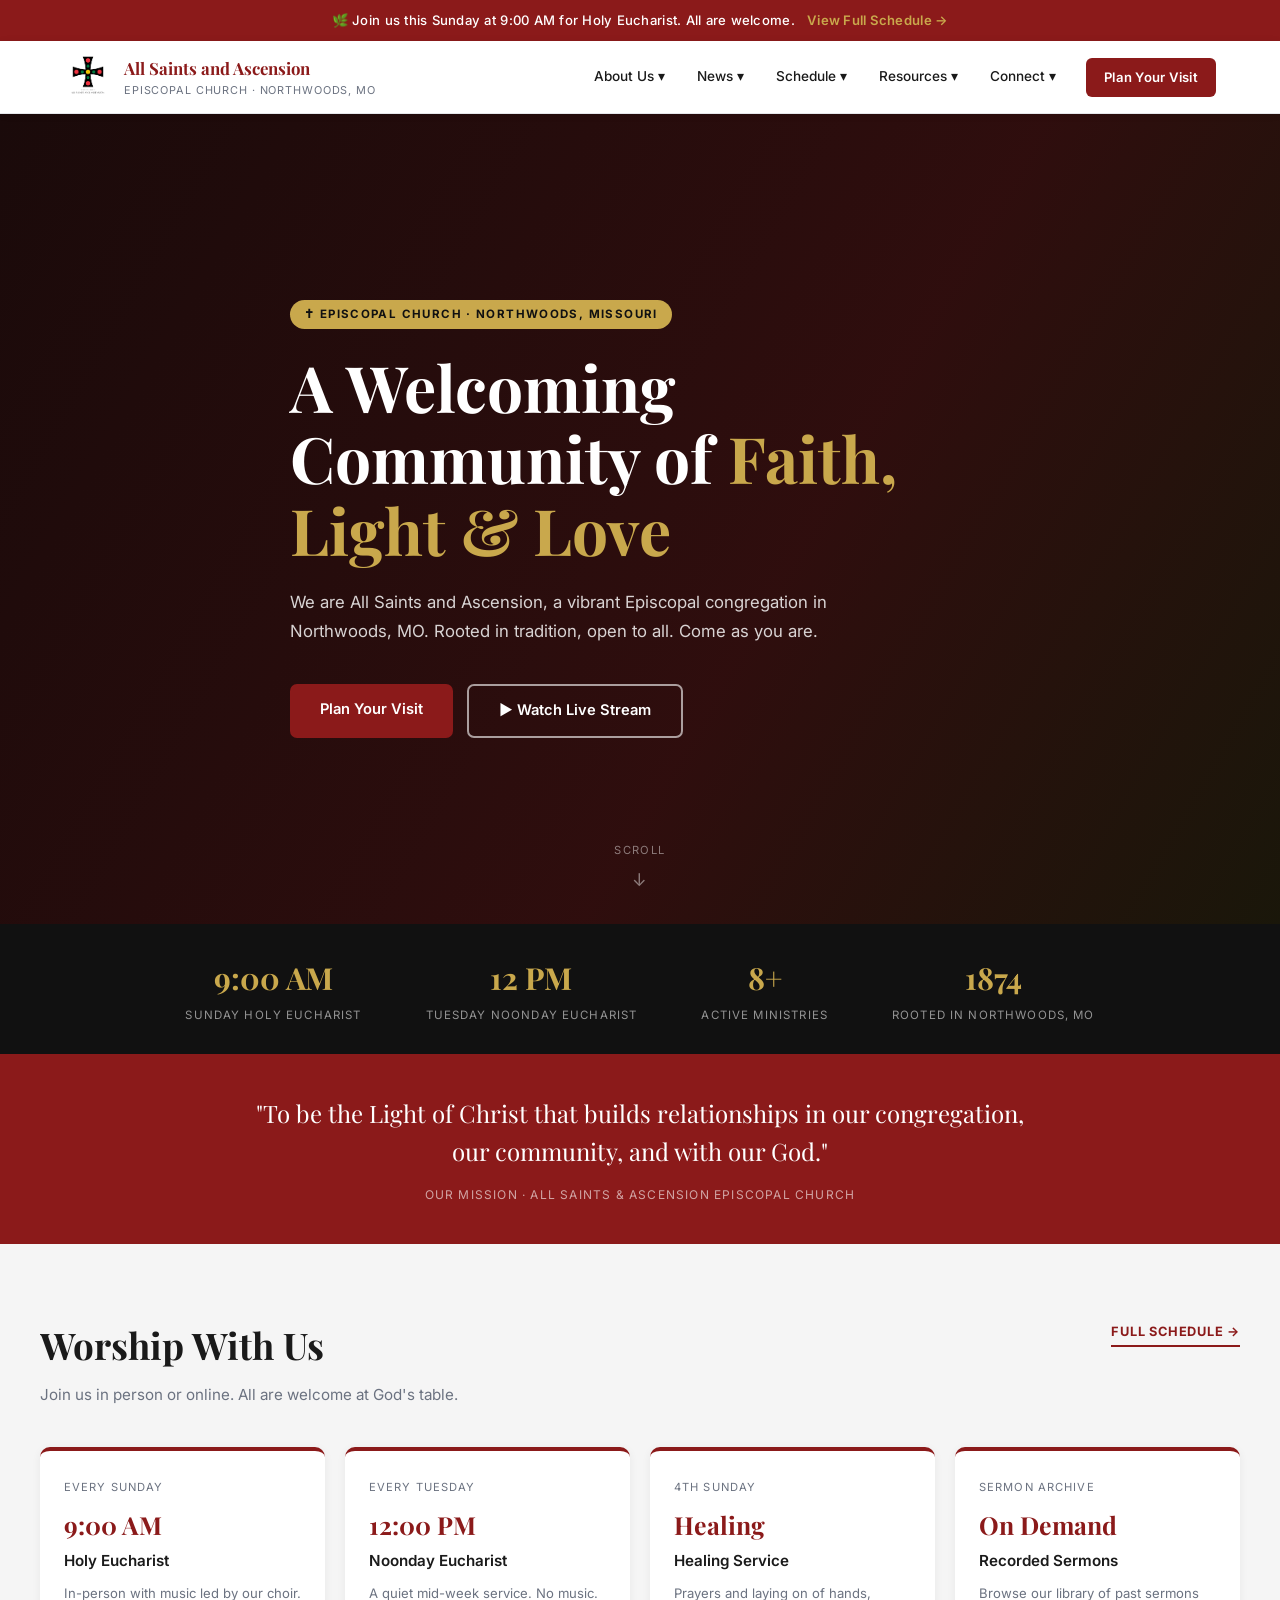
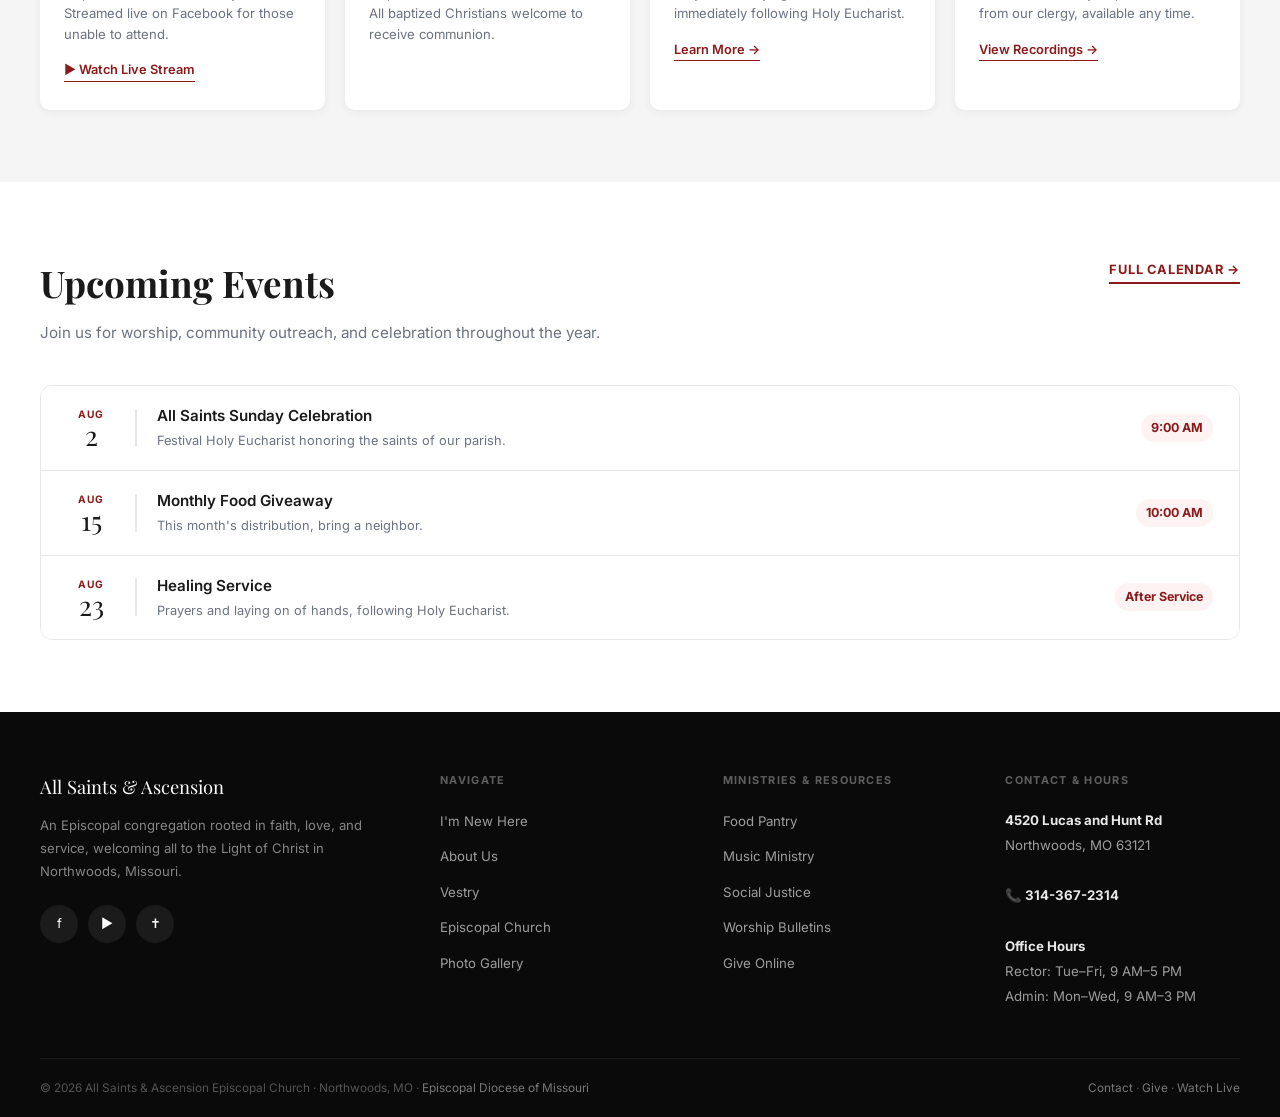
==== commit 00c0672b: "Update index.html" ====
--- a/index.html
+++ b/index.html
@@ -3,7 +3,7 @@
 <head>
 <meta charset="UTF-8"/>
 <meta name="viewport" content="width=device-width, initial-scale=1.0"/>
-<title>All Saints andamp; Ascension Episcopal Church · Northwoods, MO</title>
+<title>All Saints and Ascension Episcopal Church · Northwoods, MO</title>
 <meta name="description" content="A welcoming Episcopal congregation in Northwoods, Missouri. Sundays at 9 AM. Rooted in tradition, open to all."/>
 <link href="https://fonts.googleapis.com/css2?family=Playfair+Display:wght@600;700&family=Inter:wght@300;400;500;600&display=swap" rel="stylesheet"/>
 <link rel="stylesheet" href="styles.css"/>
